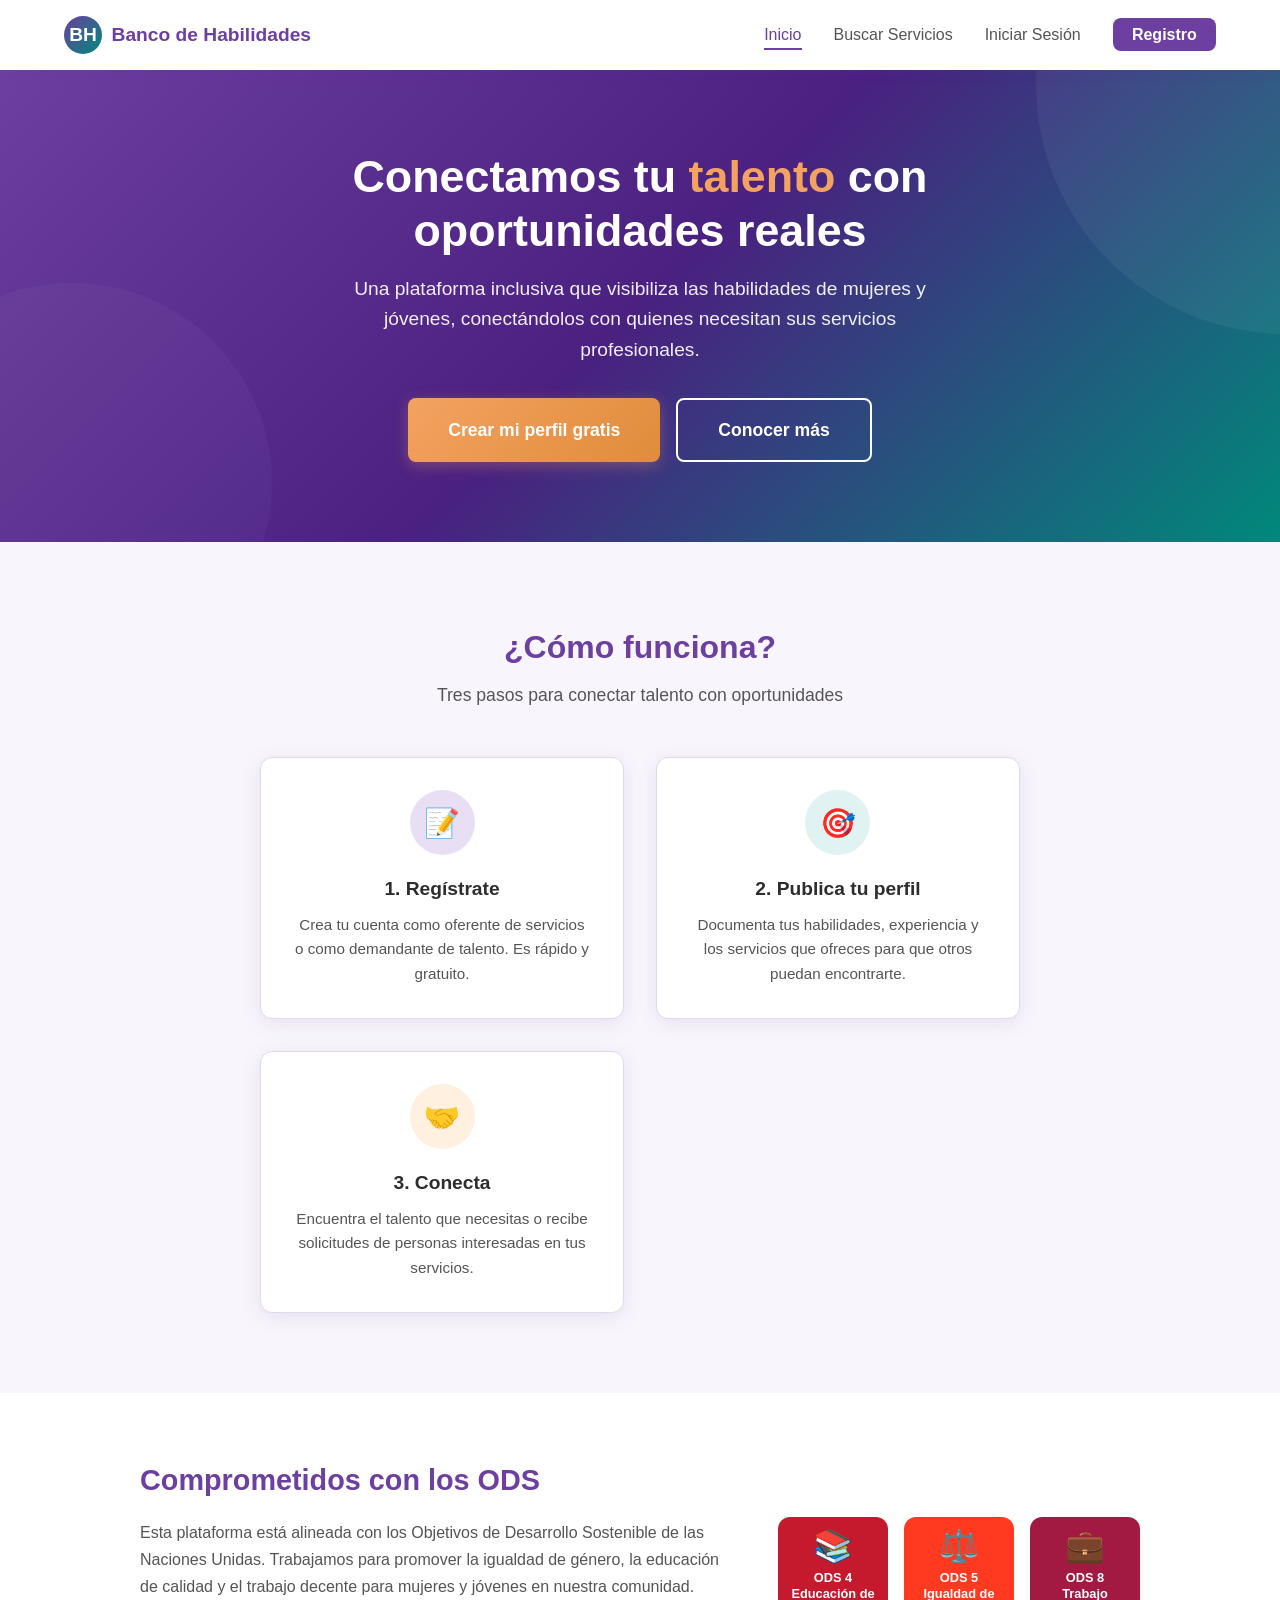
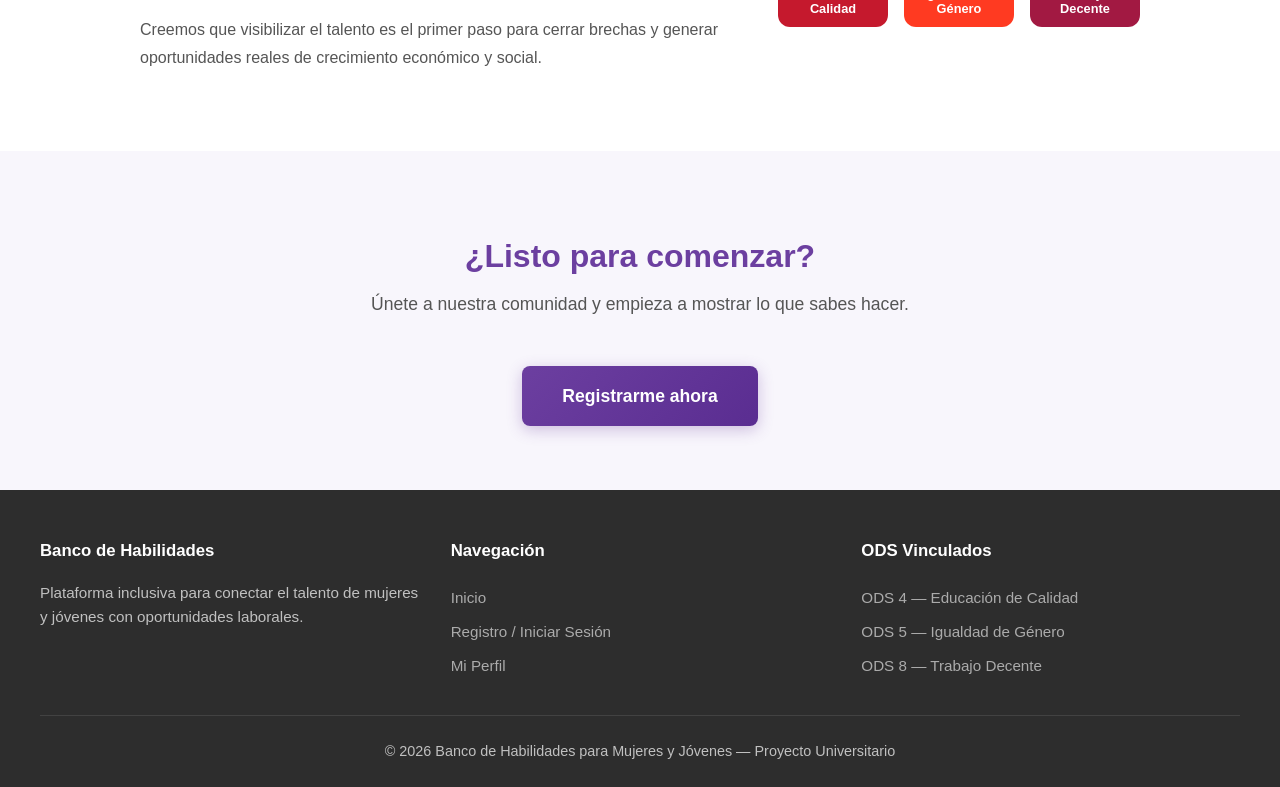
==== index.html @ db8da98c "Publicar aplicación web Banco de Habilidades" ====
<!DOCTYPE html>
<html lang="es">
<head>
  <meta charset="UTF-8">
  <meta name="viewport" content="width=device-width, initial-scale=1.0">
  <title>Banco de Habilidades — Mujeres y Jóvenes</title>
  <link rel="stylesheet" href="styles.css">
</head>
<body>
<header class="site-header">
    <nav class="nav-container">
      <a href="index.html" class="logo">
        <div class="logo-icon">BH</div>
        <span>Banco de Habilidades</span>
      </a>

      <button class="menu-toggle" aria-label="Menú" onclick="document.querySelector('.nav-links').classList.toggle('open')">
        <span></span><span></span><span></span>
      </button>

      <ul class="nav-links">
        <li><a href="index.html" class="active">Inicio</a></li>
        <li><a href="index.html#features">Buscar Servicios</a></li>
        <li><a href="registro.html">Iniciar Sesión</a></li>
        <li><a href="registro.html" class="nav-cta">Registro</a></li>
      </ul>
    </nav>
  </header>
<section class="hero">
    <div class="hero-content">
      <h1>Conectamos tu <span>talento</span> con oportunidades reales</h1>
      <p>
        Una plataforma inclusiva que visibiliza las habilidades de mujeres y jóvenes,
        conectándolos con quienes necesitan sus servicios profesionales.
      </p>
      <div class="hero-buttons">
        <a href="registro.html" class="btn btn-accent btn-lg">Crear mi perfil gratis</a>
        <a href="index.html#features" class="btn btn-outline btn-lg" style="border-color:#fff; color:#fff;">
          Conocer más
        </a>
      </div>
    </div>
  </section>
<section class="features" id="features">
    <div class="section-title">
      <h2>¿Cómo funciona?</h2>
      <p>Tres pasos para conectar talento con oportunidades</p>
    </div>

    <div class="features-grid">
<div class="feature-card">
        <div class="feature-icon purple">📝</div>
        <h3>1. Regístrate</h3>
        <p>Crea tu cuenta como oferente de servicios o como demandante de talento. Es rápido y gratuito.</p>
      </div>
<div class="feature-card">
        <div class="feature-icon teal">🎯</div>
        <h3>2. Publica tu perfil</h3>
        <p>Documenta tus habilidades, experiencia y los servicios que ofreces para que otros puedan encontrarte.</p>
      </div>
<div class="feature-card">
        <div class="feature-icon orange">🤝</div>
        <h3>3. Conecta</h3>
        <p>Encuentra el talento que necesitas o recibe solicitudes de personas interesadas en tus servicios.</p>
      </div>
    </div>
  </section>
<section class="ods-section">
    <div class="ods-container">
      <div class="ods-text">
        <h2>Comprometidos con los ODS</h2>
        <p>
          Esta plataforma está alineada con los Objetivos de Desarrollo Sostenible de las Naciones Unidas.
          Trabajamos para promover la igualdad de género, la educación de calidad y el trabajo decente
          para mujeres y jóvenes en nuestra comunidad.
        </p>
        <p>
          Creemos que visibilizar el talento es el primer paso para cerrar brechas y generar
          oportunidades reales de crecimiento económico y social.
        </p>
      </div>
      <div class="ods-badges">
        <div class="ods-badge ods4">
          <span>📚</span>
          ODS 4<br>Educación de Calidad
        </div>
        <div class="ods-badge ods5">
          <span>⚖️</span>
          ODS 5<br>Igualdad de Género
        </div>
        <div class="ods-badge ods8">
          <span>💼</span>
          ODS 8<br>Trabajo Decente
        </div>
      </div>
    </div>
  </section>
<section class="features" style="text-align:center; padding-bottom:4rem;">
    <div class="section-title">
      <h2>¿Listo para comenzar?</h2>
      <p>Únete a nuestra comunidad y empieza a mostrar lo que sabes hacer.</p>
    </div>
    <a href="registro.html" class="btn btn-primary btn-lg">Registrarme ahora</a>
  </section>
<footer class="site-footer">
    <div class="footer-content">
      <div class="footer-col">
        <h4>Banco de Habilidades</h4>
        <p>Plataforma inclusiva para conectar el talento de mujeres y jóvenes con oportunidades laborales.</p>
      </div>
      <div class="footer-col">
        <h4>Navegación</h4>
        <a href="index.html">Inicio</a>
        <a href="registro.html">Registro / Iniciar Sesión</a>
        <a href="perfil.html">Mi Perfil</a>
      </div>
      <div class="footer-col">
        <h4>ODS Vinculados</h4>
        <a href="#">ODS 4 — Educación de Calidad</a>
        <a href="#">ODS 5 — Igualdad de Género</a>
        <a href="#">ODS 8 — Trabajo Decente</a>
      </div>
    </div>
    <div class="footer-bottom">
      <p>&copy; 2026 Banco de Habilidades para Mujeres y Jóvenes — Proyecto Universitario</p>
    </div>
  </footer>

</body>
</html>
---- styles.css ----
/*Banco de Habilidades: estilos globales
  Paleta: púrpura (#6C3FA0) y teal (#00897B) */

/* --- Reinicio y estilos base --- */
*,
*::before,
*::after {
  margin: 0;
  padding: 0;
  box-sizing: border-box;
}

/* Oculta el contenido protegido hasta ejecutar la validación de la demo. */
.protected-page:not(.access-granted) > * {
  visibility: hidden;
}

.demo-notice {
  margin-top: 1rem;
  padding: 0.75rem 1rem;
  border-left: 4px solid var(--accent);
  background: var(--bg-light);
  color: var(--text-medium);
  font-size: 0.9rem;
  text-align: left;
}

:root {
  --primary: #6C3FA0;
  --primary-dark: #5A2D91;
  --primary-light: #E8DFF5;
  --secondary: #00897B;
  --secondary-dark: #00695C;
  --secondary-light: #E0F2F1;
  --accent: #F4A261;
  --accent-dark: #E08C3B;
  --bg-light: #F8F6FC;
  --white: #FFFFFF;
  --text-dark: #2D2D2D;
  --text-medium: #555555;
  --text-light: #888888;
  --border: #E0D8EC;
  --shadow: rgba(108, 63, 160, 0.12);
  --radius: 12px;
  --radius-sm: 8px;
  --transition: 0.3s ease;
}

html {
  scroll-behavior: smooth;
  font-size: 16px;
}

body {
  font-family: 'Segoe UI', 'Helvetica Neue', Arial, sans-serif;
  color: var(--text-dark);
  background-color: var(--bg-light);
  line-height: 1.6;
  min-height: 100vh;
  display: flex;
  flex-direction: column;
}

a {
  text-decoration: none;
  color: inherit;
  transition: color var(--transition);
}

img {
  max-width: 100%;
  height: auto;
  display: block;
}

ul {
  list-style: none;
}

/* --- Encabezado y navegación global --- */
.site-header {
  background: var(--white);
  box-shadow: 0 2px 12px var(--shadow);
  position: sticky;
  top: 0;
  z-index: 100;
}

.nav-container {
  max-width: 1200px;
  margin: 0 auto;
  padding: 0 1.5rem;
  display: flex;
  align-items: center;
  justify-content: space-between;
  height: 70px;
}

.logo {
  display: flex;
  align-items: center;
  gap: 0.6rem;
  font-weight: 700;
  font-size: 1.2rem;
  color: var(--primary);
}

.logo-icon {
  width: 38px;
  height: 38px;
  background: linear-gradient(135deg, var(--primary), var(--secondary));
  border-radius: 50%;
  display: flex;
  align-items: center;
  justify-content: center;
  color: var(--white);
  font-size: 1.2rem;
  font-weight: 700;
}

.nav-links {
  display: flex;
  align-items: center;
  gap: 2rem;
}

.nav-links a {
  font-weight: 500;
  color: var(--text-medium);
  position: relative;
  padding: 0.3rem 0;
}

.nav-links a:hover,
.nav-links a.active {
  color: var(--primary);
}

.nav-links a::after {
  content: '';
  position: absolute;
  bottom: -2px;
  left: 0;
  width: 0;
  height: 2px;
  background: var(--primary);
  transition: width var(--transition);
}

.nav-links a:hover::after,
.nav-links a.active::after {
  width: 100%;
}

.nav-cta {
  background: var(--primary) !important;
  color: var(--white) !important;
  padding: 0.5rem 1.2rem !important;
  border-radius: var(--radius-sm) !important;
  font-weight: 600 !important;
}

.nav-cta:hover {
  background: var(--primary-dark) !important;
}

.nav-cta::after {
  display: none !important;
}

/* Menú hamburguesa (móvil) */
.menu-toggle {
  display: none;
  background: none;
  border: none;
  cursor: pointer;
  padding: 0.5rem;
}

.menu-toggle span {
  display: block;
  width: 26px;
  height: 3px;
  background: var(--primary);
  margin: 5px 0;
  border-radius: 3px;
  transition: var(--transition);
}

/* --- Botones --- */
.btn {
  display: inline-flex;
  align-items: center;
  justify-content: center;
  gap: 0.5rem;
  padding: 0.85rem 2rem;
  border: none;
  border-radius: var(--radius-sm);
  font-size: 1rem;
  font-weight: 600;
  cursor: pointer;
  transition: all var(--transition);
  text-align: center;
}

.btn-primary {
  background: linear-gradient(135deg, var(--primary), var(--primary-dark));
  color: var(--white);
  box-shadow: 0 4px 15px rgba(108, 63, 160, 0.3);
}

.btn-primary:hover {
  transform: translateY(-2px);
  box-shadow: 0 6px 20px rgba(108, 63, 160, 0.4);
}

.btn-secondary {
  background: linear-gradient(135deg, var(--secondary), var(--secondary-dark));
  color: var(--white);
  box-shadow: 0 4px 15px rgba(0, 137, 123, 0.3);
}

.btn-secondary:hover {
  transform: translateY(-2px);
  box-shadow: 0 6px 20px rgba(0, 137, 123, 0.4);
}

.btn-outline {
  background: transparent;
  color: var(--primary);
  border: 2px solid var(--primary);
}

.btn-outline:hover {
  background: var(--primary);
  color: var(--white);
}

.btn-accent {
  background: linear-gradient(135deg, var(--accent), var(--accent-dark));
  color: var(--white);
  box-shadow: 0 4px 15px rgba(244, 162, 97, 0.3);
}

.btn-accent:hover {
  transform: translateY(-2px);
  box-shadow: 0 6px 20px rgba(244, 162, 97, 0.4);
}

.btn-lg {
  padding: 1rem 2.5rem;
  font-size: 1.1rem;
}

.btn-block {
  width: 100%;
}

/* --- Sección principal --- */
.hero {
  background: linear-gradient(135deg, var(--primary) 0%, #4A2080 50%, var(--secondary) 100%);
  color: var(--white);
  padding: 5rem 1.5rem;
  text-align: center;
  position: relative;
  overflow: hidden;
}

.hero::before {
  content: '';
  position: absolute;
  top: -50%;
  right: -20%;
  width: 500px;
  height: 500px;
  background: rgba(255, 255, 255, 0.05);
  border-radius: 50%;
}

.hero::after {
  content: '';
  position: absolute;
  bottom: -30%;
  left: -10%;
  width: 400px;
  height: 400px;
  background: rgba(255, 255, 255, 0.03);
  border-radius: 50%;
}

.hero-content {
  max-width: 750px;
  margin: 0 auto;
  position: relative;
  z-index: 1;
}

.hero h1 {
  font-size: 2.8rem;
  font-weight: 800;
  margin-bottom: 1rem;
  line-height: 1.2;
}

.hero h1 span {
  color: var(--accent);
}

.hero p {
  font-size: 1.2rem;
  opacity: 0.92;
  margin-bottom: 2rem;
  max-width: 600px;
  margin-left: auto;
  margin-right: auto;
}

.hero-buttons {
  display: flex;
  gap: 1rem;
  justify-content: center;
  flex-wrap: wrap;
}

/* --- Sección de características --- */
.features {
  padding: 5rem 1.5rem;
  max-width: 1200px;
  margin: 0 auto;
}

.section-title {
  text-align: center;
  margin-bottom: 3rem;
}

.section-title h2 {
  font-size: 2rem;
  color: var(--primary);
  margin-bottom: 0.5rem;
}

.section-title p {
  color: var(--text-medium);
  font-size: 1.1rem;
  max-width: 600px;
  margin: 0 auto;
}

.features-grid {
  display: grid;
  grid-template-columns: repeat(auto-fit, minmax(280px, 1fr));
  gap: 2rem;
}

.feature-card {
  background: var(--white);
  padding: 2rem;
  border-radius: var(--radius);
  box-shadow: 0 4px 20px var(--shadow);
  text-align: center;
  transition: transform var(--transition), box-shadow var(--transition);
  border: 1px solid var(--border);
}

.feature-card:hover {
  transform: translateY(-5px);
  box-shadow: 0 8px 30px rgba(108, 63, 160, 0.18);
}

.feature-icon {
  width: 65px;
  height: 65px;
  border-radius: 50%;
  display: flex;
  align-items: center;
  justify-content: center;
  margin: 0 auto 1.2rem;
  font-size: 1.8rem;
}

.feature-icon.purple {
  background: var(--primary-light);
  color: var(--primary);
}

.feature-icon.teal {
  background: var(--secondary-light);
  color: var(--secondary);
}

.feature-icon.orange {
  background: #FFF0E0;
  color: var(--accent);
}

.feature-card h3 {
  font-size: 1.2rem;
  margin-bottom: 0.5rem;
  color: var(--text-dark);
}

.feature-card p {
  color: var(--text-medium);
  font-size: 0.95rem;
}

/* --- Sección de ODS --- */
.ods-section {
  background: var(--white);
  padding: 4rem 1.5rem;
}

.ods-container {
  max-width: 1000px;
  margin: 0 auto;
  display: flex;
  align-items: center;
  gap: 3rem;
  flex-wrap: wrap;
}

.ods-text {
  flex: 1;
  min-width: 280px;
}

.ods-text h2 {
  font-size: 1.8rem;
  color: var(--primary);
  margin-bottom: 1rem;
}

.ods-text p {
  color: var(--text-medium);
  margin-bottom: 1rem;
  line-height: 1.7;
}

.ods-badges {
  flex: 0 0 auto;
  display: flex;
  gap: 1rem;
  flex-wrap: wrap;
  justify-content: center;
}

.ods-badge {
  width: 110px;
  height: 110px;
  border-radius: var(--radius);
  display: flex;
  flex-direction: column;
  align-items: center;
  justify-content: center;
  color: var(--white);
  font-weight: 700;
  font-size: 0.8rem;
  text-align: center;
  padding: 0.8rem;
  line-height: 1.2;
}

.ods-badge.ods4 {
  background: #C5192D;
}

.ods-badge.ods5 {
  background: #FF3A21;
}

.ods-badge.ods8 {
  background: #A21942;
}

.ods-badge span {
  font-size: 2rem;
  margin-bottom: 0.3rem;
}

/* --- Formularios --- */
.form-page {
  flex: 1;
  padding: 3rem 1.5rem;
  display: flex;
  align-items: flex-start;
  justify-content: center;
}

.form-wrapper {
  max-width: 900px;
  width: 100%;
}

.form-container {
  background: var(--white);
  padding: 2.5rem;
  border-radius: var(--radius);
  box-shadow: 0 4px 25px var(--shadow);
  border: 1px solid var(--border);
}

.form-header {
  text-align: center;
  margin-bottom: 2rem;
}

.form-header h2 {
  font-size: 1.8rem;
  color: var(--primary);
  margin-bottom: 0.4rem;
}

.form-header p {
  color: var(--text-medium);
}

.form-group {
  margin-bottom: 1.5rem;
}

.form-group label {
  display: block;
  font-weight: 600;
  margin-bottom: 0.4rem;
  color: var(--text-dark);
  font-size: 0.95rem;
}

.form-group input[type="text"],
.form-group input[type="email"],
.form-group input[type="password"],
.form-group input[type="tel"],
.form-group input[type="url"],
.form-group select,
.form-group textarea {
  width: 100%;
  padding: 0.8rem 1rem;
  border: 2px solid var(--border);
  border-radius: var(--radius-sm);
  font-size: 1rem;
  font-family: inherit;
  color: var(--text-dark);
  background: var(--white);
  transition: border-color var(--transition), box-shadow var(--transition);
}

.form-group input:focus,
.form-group select:focus,
.form-group textarea:focus {
  outline: none;
  border-color: var(--primary);
  box-shadow: 0 0 0 3px rgba(108, 63, 160, 0.15);
}

.form-group textarea {
  min-height: 120px;
  resize: vertical;
}

.form-group small {
  display: block;
  color: var(--text-light);
  margin-top: 0.3rem;
  font-size: 0.85rem;
}

/* Botones de opción del rol */
.role-selector {
  display: flex;
  gap: 1rem;
  flex-wrap: wrap;
}

.role-option {
  flex: 1;
  min-width: 200px;
}

.role-option input[type="radio"] {
  display: none;
}

.role-option label {
  display: flex;
  flex-direction: column;
  align-items: center;
  padding: 1.5rem 1rem;
  border: 2px solid var(--border);
  border-radius: var(--radius);
  cursor: pointer;
  transition: all var(--transition);
  text-align: center;
}

.role-option label:hover {
  border-color: var(--primary);
  background: var(--primary-light);
}

.role-option input[type="radio"]:checked + label {
  border-color: var(--primary);
  background: var(--primary-light);
  box-shadow: 0 0 0 3px rgba(108, 63, 160, 0.15);
}

.role-option .role-icon {
  font-size: 2.2rem;
  margin-bottom: 0.5rem;
}

.role-option .role-title {
  font-weight: 700;
  color: var(--primary);
  margin-bottom: 0.3rem;
}

.role-option .role-desc {
  font-size: 0.85rem;
  color: var(--text-medium);
  font-weight: 400;
}

/* Dos columnas en formulario */
.form-row {
  display: grid;
  grid-template-columns: 1fr 1fr;
  gap: 1.5rem;
}

/* Perfil: zona de foto */
.photo-upload {
  text-align: center;
  margin-bottom: 2rem;
}

.photo-placeholder {
  width: 130px;
  height: 130px;
  border-radius: 50%;
  background: var(--primary-light);
  border: 3px dashed var(--border);
  display: flex;
  align-items: center;
  justify-content: center;
  margin: 0 auto 1rem;
  font-size: 3rem;
  color: var(--primary);
  cursor: pointer;
  transition: all var(--transition);
}

.photo-placeholder:hover {
  border-color: var(--primary);
  background: #DDD0F0;
}

/* Sección de habilidades */
.skills-section {
  background: var(--bg-light);
  padding: 1.5rem;
  border-radius: var(--radius-sm);
  margin-bottom: 1.5rem;
}

.skills-section h3 {
  font-size: 1.1rem;
  color: var(--primary);
  margin-bottom: 1rem;
}

.skill-tags {
  display: flex;
  flex-wrap: wrap;
  gap: 0.5rem;
  margin-bottom: 1rem;
}

.skill-tag {
  background: var(--primary-light);
  color: var(--primary);
  padding: 0.4rem 1rem;
  border-radius: 20px;
  font-size: 0.9rem;
  font-weight: 500;
  border: 1px solid var(--primary);
  cursor: default;
}

.skill-input-row {
  display: flex;
  gap: 0.8rem;
}

.skill-input-row input {
  flex: 1;
  padding: 0.7rem 1rem;
  border: 2px solid var(--border);
  border-radius: var(--radius-sm);
  font-size: 0.95rem;
  font-family: inherit;
}

.skill-input-row input:focus {
  outline: none;
  border-color: var(--primary);
}

.skill-input-row .btn {
  padding: 0.7rem 1.2rem;
  white-space: nowrap;
}

/* Separador del formulario */
.form-divider {
  display: flex;
  align-items: center;
  margin: 1.5rem 0;
  color: var(--text-light);
  font-size: 0.9rem;
}

.form-divider::before,
.form-divider::after {
  content: '';
  flex: 1;
  height: 1px;
  background: var(--border);
}

.form-divider span {
  padding: 0 1rem;
}

/* Enlaces dentro de formularios */
.form-link {
  color: var(--primary);
  font-weight: 600;
}

.form-link:hover {
  text-decoration: underline;
}

/* Alerta de éxito */
.alert-success {
  background: var(--secondary-light);
  border: 1px solid var(--secondary);
  color: var(--secondary-dark);
  padding: 1rem 1.5rem;
  border-radius: var(--radius-sm);
  margin-bottom: 1.5rem;
  display: flex;
  align-items: center;
  gap: 0.7rem;
  font-weight: 500;
}

/* --- Componentes del perfil --- */
.profile-banner {
  background: linear-gradient(135deg, var(--primary) 0%, #4A2080 50%, var(--secondary) 100%);
  border-radius: var(--radius) var(--radius) 0 0;
  height: 150px;
  position: relative;
}

.profile-header-card {
  background: var(--white);
  border-radius: var(--radius);
  box-shadow: 0 4px 25px var(--shadow);
  border: 1px solid var(--border);
  overflow: hidden;
  margin-bottom: 2rem;
}

.profile-header-body {
  padding: 0 2rem 1.8rem;
  display: flex;
  flex-direction: column;
  align-items: center;
  text-align: center;
  position: relative;
  z-index: 2;
}

@media (min-width: 768px) {
  .profile-header-body {
    flex-direction: row;
    text-align: left;
    align-items: stretch;
    gap: 2rem;
  }
}

.profile-avatar-wrapper {
  position: relative;
  width: 150px;
  height: 180px;
  border-radius: 18px;
  border: 4px solid var(--white);
  box-shadow: 0 6px 22px rgba(0, 0, 0, 0.16);
  background: var(--primary-light);
  overflow: hidden;
  flex-shrink: 0;
  margin-top: -50px;
}

@media (min-width: 768px) {
  .profile-avatar-wrapper {
    width: 180px;
    height: auto;
    align-self: stretch;
    min-height: 200px;
    margin-top: -60px;
    margin-bottom: 0;
  }
}

.profile-avatar-img {
  width: 100%;
  height: 100%;
  object-fit: cover;
}

.profile-header-info {
  flex: 1;
  margin-top: 0.8rem;
}

@media (min-width: 768px) {
  .profile-header-info {
    margin-top: 1rem;
  }
}

.profile-name {
  font-size: 1.8rem;
  font-weight: 800;
  color: var(--text-dark);
  display: flex;
  align-items: center;
  justify-content: center;
  gap: 0.8rem;
  flex-wrap: wrap;
}

#display-name {
  white-space: nowrap;
}

@media (max-width: 480px) {
  #display-name {
    white-space: normal;
  }
}

@media (min-width: 768px) {
  .profile-name {
    justify-content: flex-start;
  }
}

.profile-badges {
  display: inline-flex;
  gap: 0.5rem;
  flex-wrap: wrap;
  align-items: center;
}

.badge {
  display: inline-flex;
  align-items: center;
  gap: 0.3rem;
  padding: 0.25rem 0.75rem;
  border-radius: 20px;
  font-size: 0.8rem;
  font-weight: 600;
}

.badge-primary {
  background: var(--primary-light);
  color: var(--primary-dark);
}

.badge-secondary {
  background: var(--secondary-light);
  color: var(--secondary-dark);
}

.badge-accent {
  background: #FFF0E0;
  color: var(--accent-dark);
}

.profile-title {
  font-size: 1.1rem;
  color: var(--primary);
  font-weight: 600;
  margin-top: 0.2rem;
}

.profile-meta {
  display: flex;
  gap: 1.2rem;
  margin-top: 0.6rem;
  color: var(--text-medium);
  font-size: 0.9rem;
  flex-wrap: wrap;
  justify-content: center;
}

@media (min-width: 768px) {
  .profile-meta {
    justify-content: flex-start;
  }
}

.profile-header-actions {
  margin-top: 1.2rem;
  display: flex;
  gap: 0.8rem;
  flex-wrap: wrap;
  justify-content: center;
}

@media (min-width: 768px) {
  .profile-header-actions {
    margin-top: 1rem;
    align-self: center;
    justify-content: flex-end;
  }
}

/* Pestañas de navegación del perfil */
.profile-tabs {
  display: flex;
  gap: 0.5rem;
  border-bottom: 2px solid var(--border);
  margin-bottom: 2rem;
  overflow-x: auto;
  padding-bottom: 0.2rem;
}

.tab-btn {
  background: none;
  border: none;
  padding: 0.8rem 1.4rem;
  font-size: 0.95rem;
  font-weight: 600;
  color: var(--text-medium);
  cursor: pointer;
  border-bottom: 3px solid transparent;
  transition: all var(--transition);
  white-space: nowrap;
  display: flex;
  align-items: center;
  gap: 0.5rem;
  border-radius: var(--radius-sm) var(--radius-sm) 0 0;
}

.tab-btn:hover {
  color: var(--primary);
  background: rgba(108, 63, 160, 0.05);
}

.tab-btn.active {
  color: var(--primary);
  border-bottom-color: var(--primary);
  background: var(--white);
}

.tab-content {
  display: none;
}

.tab-content.active {
  display: block;
}

/* Fila de estadísticas */
.stats-grid {
  display: grid;
  grid-template-columns: repeat(auto-fit, minmax(180px, 1fr));
  gap: 1rem;
  margin-bottom: 2rem;
}

.stat-card {
  background: var(--white);
  padding: 1.2rem;
  border-radius: var(--radius);
  border: 1px solid var(--border);
  box-shadow: 0 2px 10px var(--shadow);
  text-align: center;
}

.stat-value {
  font-size: 1.8rem;
  font-weight: 800;
  color: var(--primary);
}

.stat-label {
  font-size: 0.85rem;
  color: var(--text-medium);
  margin-top: 0.2rem;
}

/* Tarjeta de servicio del perfil */
.services-grid {
  display: grid;
  grid-template-columns: repeat(auto-fit, minmax(280px, 1fr));
  gap: 1.5rem;
}

.service-card {
  background: var(--white);
  border: 1px solid var(--border);
  border-radius: var(--radius);
  padding: 1.5rem;
  box-shadow: 0 4px 15px var(--shadow);
  display: flex;
  flex-direction: column;
  transition: transform var(--transition), box-shadow var(--transition);
}

.service-card:hover {
  transform: translateY(-4px);
  box-shadow: 0 8px 25px rgba(108, 63, 160, 0.15);
}

.service-card-header {
  display: flex;
  justify-content: space-between;
  align-items: flex-start;
  margin-bottom: 0.8rem;
}

.service-title {
  font-size: 1.15rem;
  font-weight: 700;
  color: var(--text-dark);
}

.service-price {
  font-size: 1rem;
  font-weight: 700;
  color: var(--secondary);
  background: var(--secondary-light);
  padding: 0.3rem 0.8rem;
  border-radius: 20px;
  white-space: nowrap;
}

.service-desc {
  font-size: 0.9rem;
  color: var(--text-medium);
  margin-bottom: 1.2rem;
  flex: 1;
}

.service-footer {
  display: flex;
  justify-content: space-between;
  align-items: center;
  padding-top: 1rem;
  border-top: 1px solid var(--border);
  font-size: 0.85rem;
  color: var(--text-light);
}

/* Lista de certificaciones */
.cert-list {
  display: flex;
  flex-direction: column;
  gap: 1rem;
}

.cert-item {
  background: var(--white);
  border: 1px solid var(--border);
  border-radius: var(--radius);
  padding: 1.2rem 1.5rem;
  display: flex;
  align-items: center;
  gap: 1.2rem;
  box-shadow: 0 2px 10px var(--shadow);
}

.cert-icon {
  width: 48px;
  height: 48px;
  border-radius: 50%;
  background: var(--secondary-light);
  color: var(--secondary);
  display: flex;
  align-items: center;
  justify-content: center;
  font-size: 1.5rem;
  flex-shrink: 0;
}

.cert-details h4 {
  font-size: 1rem;
  color: var(--text-dark);
}

.cert-details p {
  font-size: 0.85rem;
  color: var(--text-medium);
}

/* Etiqueta de habilidad con botón para eliminarla */
.skill-tag .remove-skill {
  margin-left: 0.5rem;
  cursor: pointer;
  font-weight: bold;
  color: var(--primary-dark);
  opacity: 0.7;
}

.skill-tag .remove-skill:hover {
  opacity: 1;
  color: #c5192d;
}

/* Elemento de valoración */
.review-item {
  background: var(--white);
  border: 1px solid var(--border);
  border-radius: var(--radius);
  padding: 1.2rem 1.5rem;
  margin-bottom: 1rem;
  box-shadow: 0 2px 8px var(--shadow);
}

.review-header {
  display: flex;
  justify-content: space-between;
  margin-bottom: 0.5rem;
  align-items: center;
}

.reviewer-name {
  font-weight: 700;
  color: var(--text-dark);
}

.review-stars {
  color: #FFC107;
  font-size: 0.9rem;
}


/* --- Pie de página --- */
.site-footer {
  background: var(--text-dark);
  color: rgba(255, 255, 255, 0.7);
  padding: 3rem 1.5rem 1.5rem;
  margin-top: auto;
}

.footer-content {
  max-width: 1200px;
  margin: 0 auto;
  display: grid;
  grid-template-columns: repeat(auto-fit, minmax(200px, 1fr));
  gap: 2rem;
  margin-bottom: 2rem;
}

.footer-col h4 {
  color: var(--white);
  margin-bottom: 1rem;
  font-size: 1.05rem;
}

.footer-col a {
  display: block;
  color: rgba(255, 255, 255, 0.6);
  padding: 0.3rem 0;
  font-size: 0.95rem;
}

.footer-col a:hover {
  color: var(--accent);
}

.footer-col p {
  font-size: 0.95rem;
  line-height: 1.6;
}

.footer-bottom {
  max-width: 1200px;
  margin: 0 auto;
  text-align: center;
  padding-top: 1.5rem;
  border-top: 1px solid rgba(255, 255, 255, 0.1);
  font-size: 0.9rem;
}

/* --- Diseño adaptable --- */
.profile-vista-layout {
  display: grid;
  grid-template-columns: 2fr 1fr;
  gap: 2rem;
}

@media (max-width: 992px) {
  .profile-vista-layout {
    grid-template-columns: 1fr;
    gap: 1.5rem;
  }

  .stats-grid {
    grid-template-columns: repeat(2, 1fr);
  }
}

@media (max-width: 768px) {
  html, body {
    overflow-x: hidden;
  }

  .menu-toggle {
    display: block;
  }

  .nav-container {
    position: relative;
  }

  .nav-links {
    display: none;
    position: absolute;
    top: 70px;
    left: 0;
    right: 0;
    background: var(--white);
    flex-direction: column;
    padding: 1.5rem;
    gap: 1rem;
    box-shadow: 0 10px 25px rgba(108, 63, 160, 0.2);
    border-top: 1px solid var(--border);
    z-index: 100;
  }

  .nav-links.open {
    display: flex;
  }

  .profile-header-body {
    flex-direction: column;
    align-items: center;
    text-align: center;
    padding: 0 1.2rem 1.5rem;
  }

  .profile-avatar-wrapper {
    width: 150px;
    height: 180px;
    margin-top: -50px;
    margin-bottom: 0.5rem;
    align-self: center;
  }

  .profile-header-info {
    width: 100%;
    margin-top: 0.5rem;
  }

  .profile-name {
    justify-content: center;
    text-align: center;
  }

  .profile-badges {
    justify-content: center;
  }

  .profile-meta {
    justify-content: center;
    flex-direction: column;
    align-items: center;
    gap: 0.4rem;
  }

  .profile-header-actions {
    width: 100%;
    justify-content: center;
    margin-top: 1.2rem;
  }

  .profile-tabs {
    -webkit-overflow-scrolling: touch;
    scrollbar-width: thin;
    padding-bottom: 0.4rem;
  }

  .tab-btn {
    padding: 0.65rem 1rem;
    font-size: 0.85rem;
    flex-shrink: 0;
  }

  .hero {
    padding: 3rem 1.2rem;
  }

  .hero h1 {
    font-size: 2rem;
  }

  .hero p {
    font-size: 1.05rem;
  }

  .section-title h2 {
    font-size: 1.6rem;
  }

  .ods-container {
    flex-direction: column;
    text-align: center;
    gap: 2rem;
  }

  .form-page {
    padding: 1.5rem 1rem;
  }

  .form-container {
    padding: 1.5rem 1.2rem;
  }

  .form-row {
    grid-template-columns: 1fr;
    gap: 1rem;
  }

  .role-selector {
    flex-direction: column;
  }

  .skill-input-row {
    flex-direction: column;
  }

  .skill-input-row .btn {
    width: 100%;
  }

  .footer-content {
    grid-template-columns: 1fr;
    text-align: center;
    gap: 1.5rem;
  }
}

@media (max-width: 576px) {
  .service-card-header {
    flex-direction: column;
    gap: 0.4rem;
    align-items: flex-start;
  }

  .service-price {
    align-self: flex-start;
  }

  .service-footer {
    flex-direction: column;
    gap: 0.8rem;
    align-items: flex-start;
  }

  .cert-item {
    flex-direction: column;
    text-align: center;
    align-items: center;
    padding: 1rem;
  }

  .review-header {
    flex-direction: column;
    align-items: flex-start;
    gap: 0.3rem;
  }
}

@media (max-width: 480px) {
  .hero h1 {
    font-size: 1.6rem;
  }

  .hero-buttons {
    flex-direction: column;
    align-items: center;
    width: 100%;
  }

  .hero-buttons .btn {
    width: 100%;
    max-width: 100%;
  }

  .profile-header-actions {
    flex-direction: column;
    width: 100%;
  }

  .profile-header-actions .btn {
    width: 100%;
  }

  .stats-grid {
    grid-template-columns: repeat(2, 1fr);
    gap: 0.6rem;
  }

  .stat-card {
    padding: 0.8rem 0.5rem;
  }

  .stat-value {
    font-size: 1.3rem;
  }

  .stat-label {
    font-size: 0.75rem;
  }

  .ods-badges {
    gap: 0.6rem;
    justify-content: center;
  }

  .ods-badge {
    width: 90px;
    height: 90px;
    font-size: 0.7rem;
    padding: 0.5rem;
  }

  .ods-badge span {
    font-size: 1.4rem;
  }
}
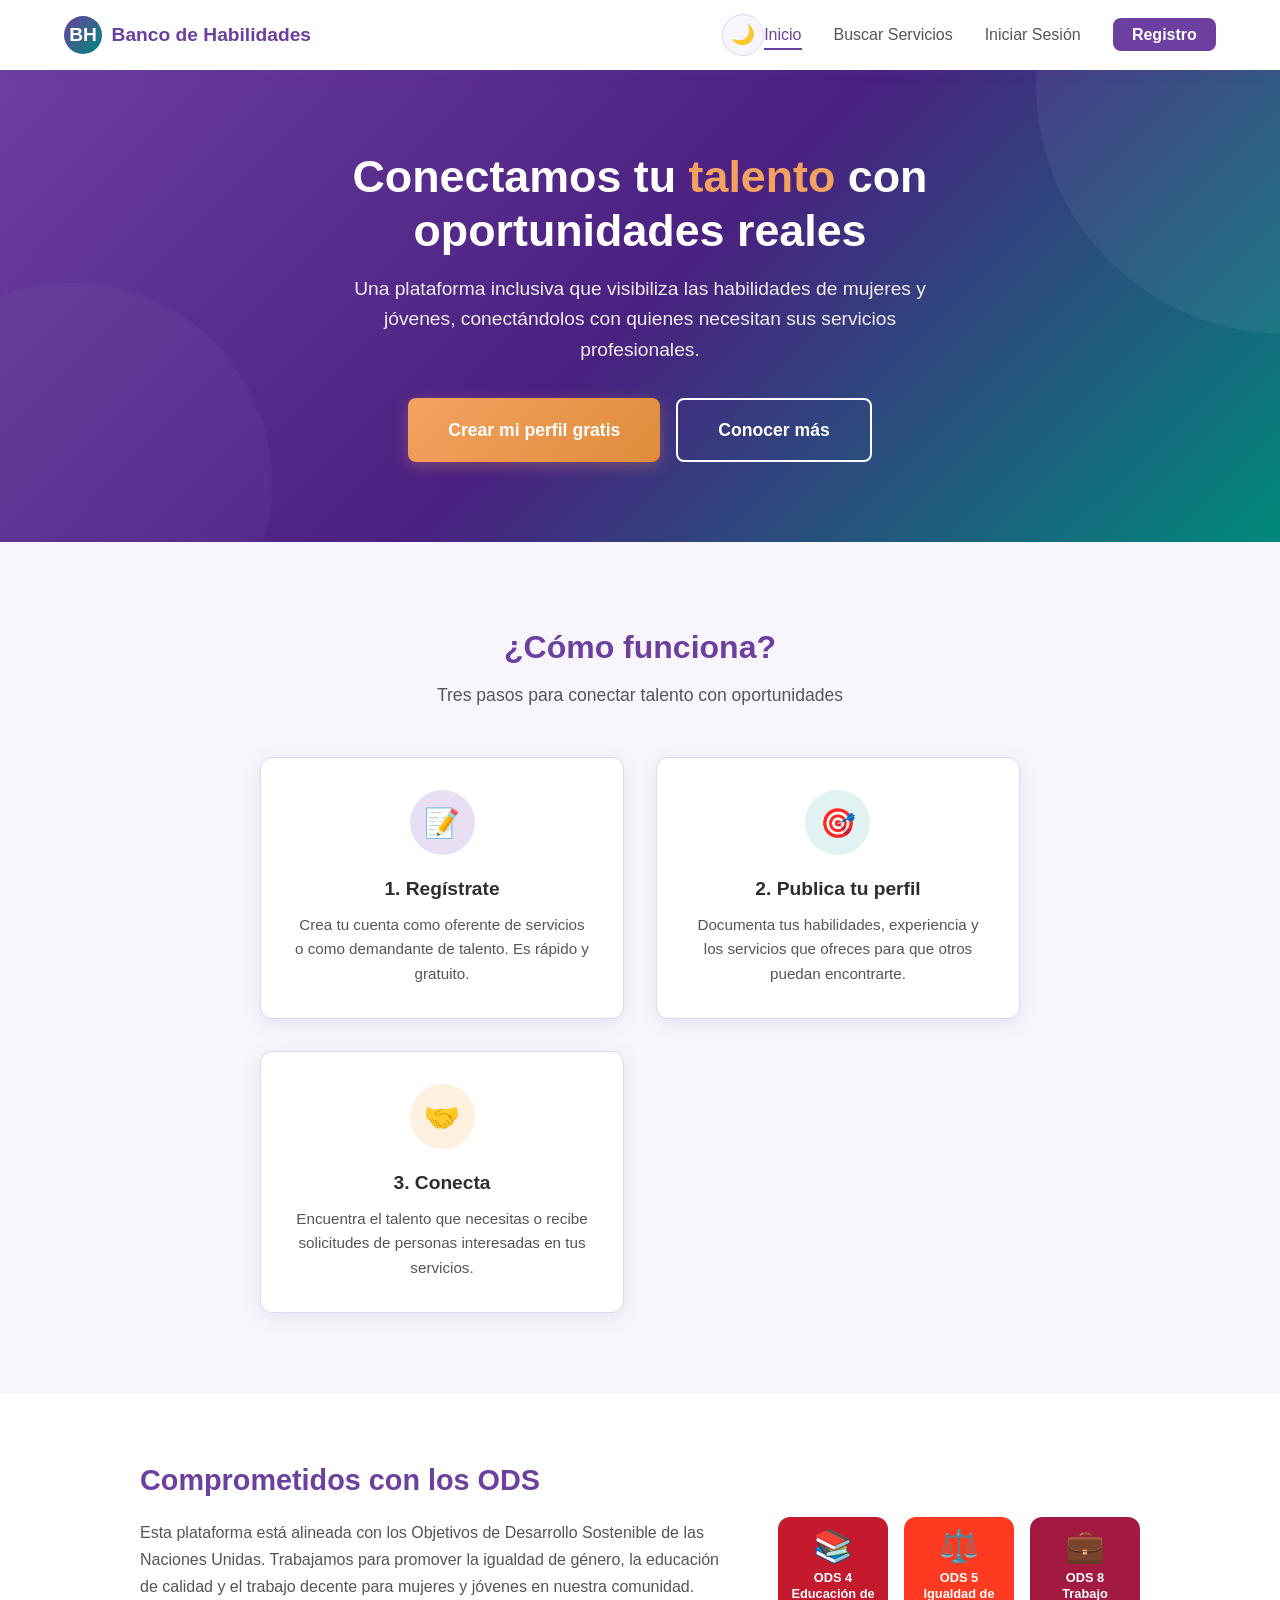
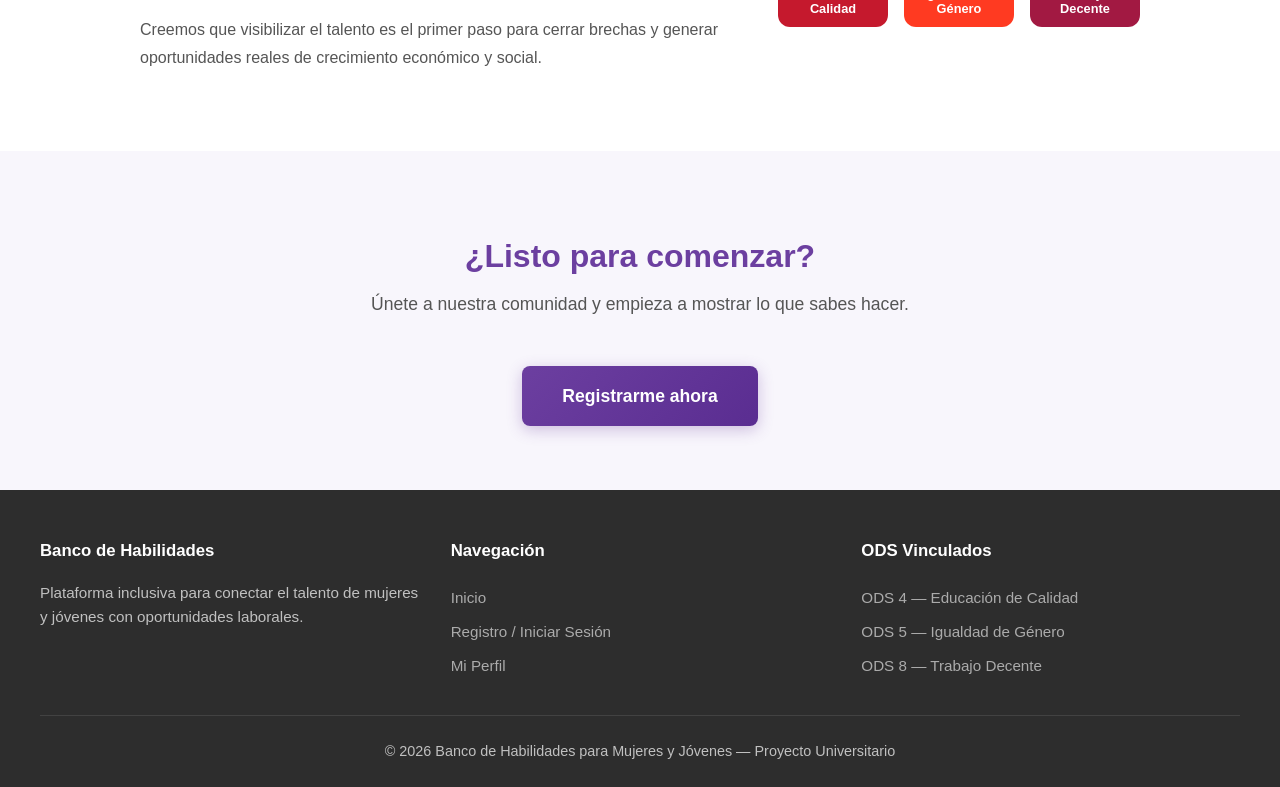
==== commit dcf76a0f: "Mejorar modo oscuro de la aplicación" ====
--- a/index.html
+++ b/index.html
@@ -4,6 +4,12 @@
   <meta charset="UTF-8">
   <meta name="viewport" content="width=device-width, initial-scale=1.0">
   <title>Banco de Habilidades — Mujeres y Jóvenes</title>
+  <script>
+    const savedTheme = localStorage.getItem('bh-theme');
+    if (savedTheme === 'dark' || (!savedTheme && window.matchMedia('(prefers-color-scheme: dark)').matches)) {
+      document.documentElement.dataset.theme = 'dark';
+    }
+  </script>
   <link rel="stylesheet" href="styles.css">
 </head>
 <body>
@@ -17,6 +23,7 @@
       <button class="menu-toggle" aria-label="Menú" onclick="document.querySelector('.nav-links').classList.toggle('open')">
         <span></span><span></span><span></span>
       </button>
+      <button class="theme-toggle" type="button" aria-label="Cambiar a modo oscuro" title="Cambiar a modo oscuro" onclick="toggleTheme()">🌙</button>
 
       <ul class="nav-links">
         <li><a href="index.html" class="active">Inicio</a></li>
@@ -126,6 +133,25 @@
     </div>
   </footer>
 
+  <script>
+    function updateThemeButton() {
+      const button = document.querySelector('.theme-toggle');
+      const isDark = document.documentElement.dataset.theme === 'dark';
+      button.textContent = isDark ? '☀️' : '🌙';
+      button.setAttribute('aria-label', isDark ? 'Cambiar a modo claro' : 'Cambiar a modo oscuro');
+      button.title = isDark ? 'Cambiar a modo claro' : 'Cambiar a modo oscuro';
+    }
+
+    function toggleTheme() {
+      const isDark = document.documentElement.dataset.theme === 'dark';
+      document.documentElement.dataset.theme = isDark ? 'light' : 'dark';
+      localStorage.setItem('bh-theme', isDark ? 'light' : 'dark');
+      updateThemeButton();
+    }
+
+    updateThemeButton();
+  </script>
+
 </body>
 </html>
 
--- a/styles.css
+++ b/styles.css
@@ -41,9 +41,22 @@
   --text-light: #888888;
   --border: #E0D8EC;
   --shadow: rgba(108, 63, 160, 0.12);
+  --footer-bg: #2D2D2D;
   --radius: 12px;
   --radius-sm: 8px;
   --transition: 0.3s ease;
+}
+
+[data-theme="dark"] {
+  --bg-light: #14161d;
+  --text-dark: #F1F3F5;
+  --text-medium: #C4C9D1;
+  --text-light: #9AA2AE;
+  --border: #3A3F4B;
+  --shadow: rgba(0, 0, 0, 0.28);
+  --footer-bg: #0B0D12;
+  --primary-light: #34264A;
+  --secondary-light: #173D3A;
 }
 
 html {
@@ -134,6 +147,25 @@
 .nav-links a:hover,
 .nav-links a.active {
   color: var(--primary);
+}
+
+.theme-toggle {
+  width: 42px;
+  height: 42px;
+  margin-left: auto;
+  border: 1px solid var(--border);
+  border-radius: 50%;
+  background: var(--bg-light);
+  color: var(--text-dark);
+  font-size: 1.2rem;
+  line-height: 1;
+  cursor: pointer;
+  transition: background var(--transition), border-color var(--transition), transform var(--transition);
+}
+
+.theme-toggle:hover {
+  border-color: var(--primary);
+  transform: rotate(12deg);
 }
 
 .nav-links a::after {
@@ -166,6 +198,45 @@
 
 .nav-cta::after {
   display: none !important;
+}
+
+[data-theme="dark"] .feature-card,
+[data-theme="dark"] .ods-section,
+[data-theme="dark"] .site-header,
+[data-theme="dark"] .form-container,
+[data-theme="dark"] .profile-header-card,
+[data-theme="dark"] .stat-card,
+[data-theme="dark"] .service-card,
+[data-theme="dark"] .cert-item,
+[data-theme="dark"] .review-item,
+[data-theme="dark"] .tab-btn.active {
+  background: #20232C;
+}
+
+[data-theme="dark"] .form-group input,
+[data-theme="dark"] .form-group select,
+[data-theme="dark"] .form-group textarea,
+[data-theme="dark"] .skill-input-row input {
+  background: #191B22;
+  color: var(--text-dark);
+}
+
+[data-theme="dark"] .photo-placeholder,
+[data-theme="dark"] .skills-section {
+  background: #25202F;
+}
+
+[data-theme="dark"] .site-footer {
+  background: var(--footer-bg);
+  color: #C4C9D1;
+}
+
+[data-theme="dark"] .footer-col h4 {
+  color: #F1F3F5;
+}
+
+[data-theme="dark"] .footer-col a {
+  color: #C4C9D1;
 }
 
 /* Menú hamburguesa (móvil) */
@@ -1154,7 +1225,7 @@
 
 /* --- Pie de página --- */
 .site-footer {
-  background: var(--text-dark);
+  background: var(--footer-bg);
   color: rgba(255, 255, 255, 0.7);
   padding: 3rem 1.5rem 1.5rem;
   margin-top: auto;
@@ -1246,6 +1317,10 @@
     z-index: 100;
   }
 
+  [data-theme="dark"] .nav-links {
+    background: #20232C;
+  }
+
   .nav-links.open {
     display: flex;
   }
